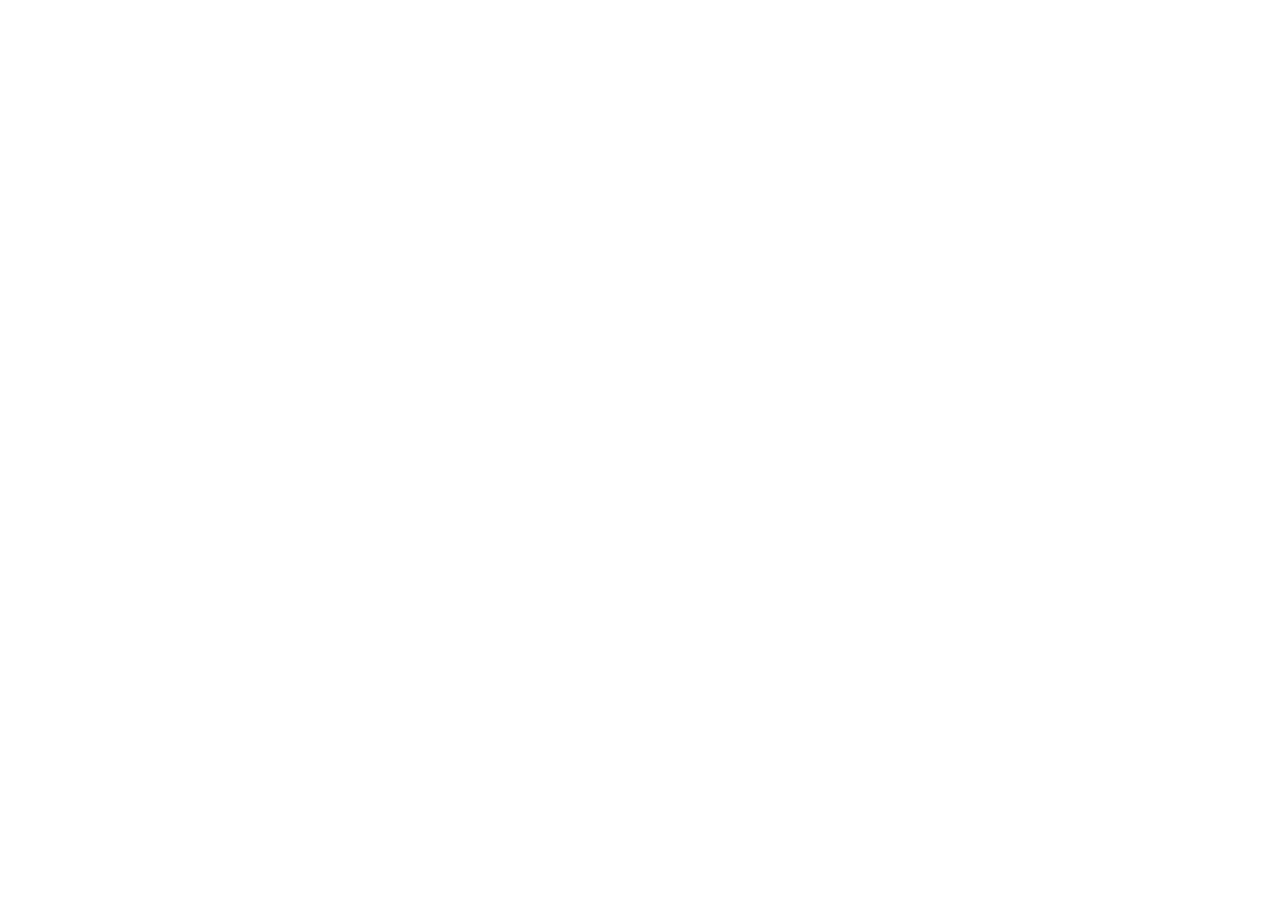
==== elec.html @ 96bcec09 "added electronic webpage" ====
<!DOCTYPE html>
<html lang="en">
<head>
    <meta charset="UTF-8">
    <meta name="viewport" content="width=device-width, initial-scale=1.0">
    <title>electronics store website</title>

</head>
<body>
    <nav class="navbar navbar-expand-lg navbar-dark bg-dark sticky-top">
        <div class="container">
            <a class="navbar-brand" href="#" onclick="switchPage('home')"
        </div>
    </nav>
    
</body>
</html>
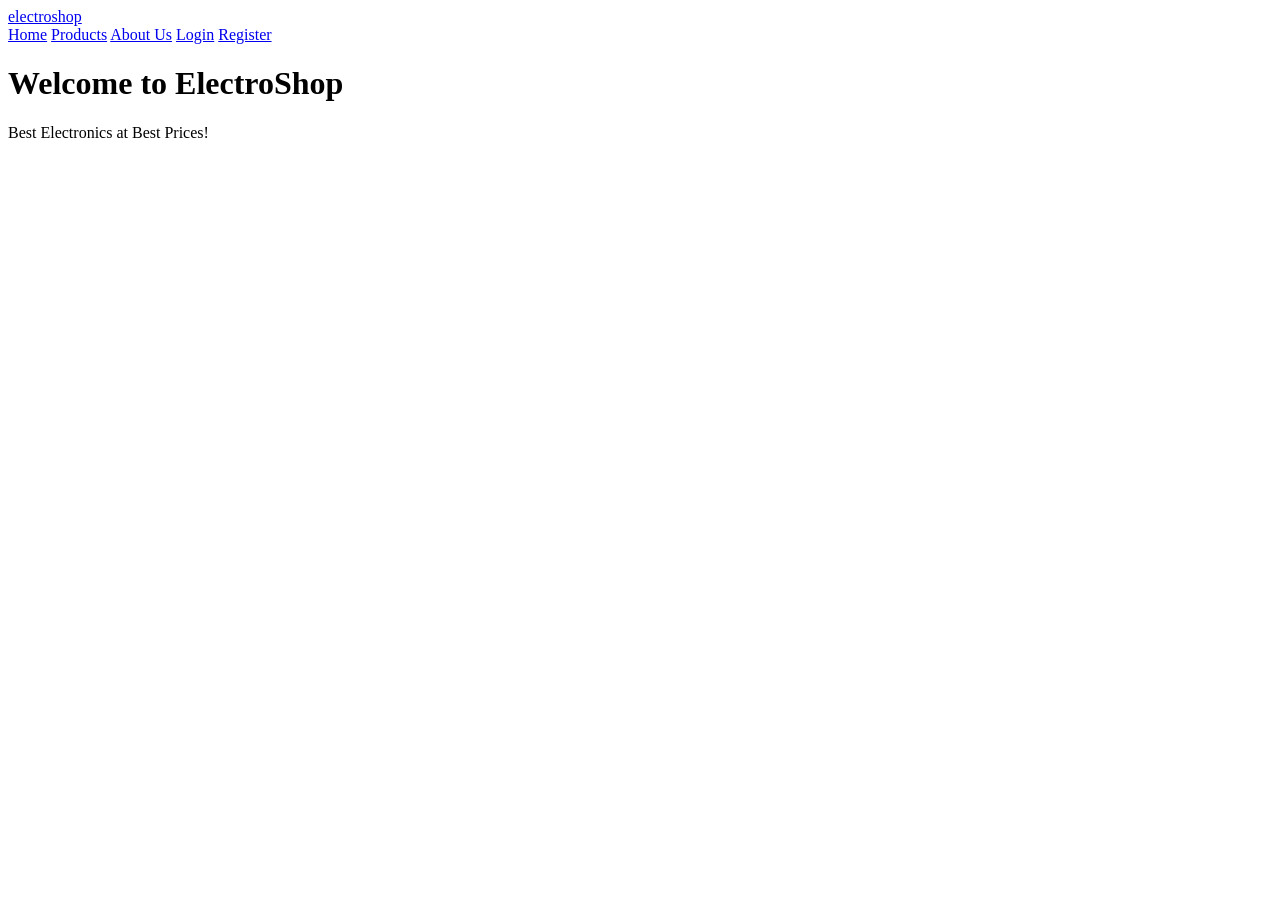
==== commit 31c7ed90: "complete to html sturcture in elctronic website for college praticls" ====
--- a/elec.html
+++ b/elec.html
@@ -1,17 +1,139 @@
 <!DOCTYPE html>
 <html lang="en">
+
 <head>
     <meta charset="UTF-8">
     <meta name="viewport" content="width=device-width, initial-scale=1.0">
     <title>electronics store website</title>
 
 </head>
+
 <body>
-    <nav class="navbar navbar-expand-lg navbar-dark bg-dark sticky-top">
-        <div class="container">
-            <a class="navbar-brand" href="#" onclick="switchPage('home')"
+    <nav class="navbar navbar-expand-lg navbar-dark bg-dark">
+        <a class="navbar-brand" href="#" onclick="switchPage('home')">electroshop</a>
+        <div class="navbar-nav">
+            <a class="nav-item nav-link" href="#" onclick="showPage('home')">Home</a>
+            <a class="nav-item nav-link" href="#" onclick="showPage('products')">Products</a>
+            <a class="nav-item nav-link" href="#" onclick="showPage('about')">About Us</a>
+            <a class="nav-item nav-link" href="#" onclick="showPage('login')">Login</a>
+            <a class="nav-item nav-link" href="#" onclick="showPage('register')">Register</a>
         </div>
     </nav>
-    
+    <div class="container mt-4">
+
+        <!-- (a) HOME PAGE -->
+        <div id="home" class="page">
+            <div class="jumbotron text-center bg-primary text-white">
+                <h1>Welcome to ElectroShop</h1>
+                <p>Best Electronics at Best Prices!</p>
+            </div>
+        </div>
+
+        <!-- (d) PRODUCTS PAGE -->
+        <div id="products" class="page" style="display:none;">
+            <h2>Our Products</h2>
+            <div class="row">
+                <div class="col-md-4">
+                    <div class="card p-3">
+                        <h5>Smartphone</h5>
+                        <p>Price: ₹15,000</p>
+                    </div>
+                </div>
+                <div class="col-md-4">
+                    <div class="card p-3">
+                        <h5>Laptop</h5>
+                        <p>Price: ₹45,000</p>
+                    </div>
+                </div>
+                <div class="col-md-4">
+                    <div class="card p-3">
+                        <h5>LED TV</h5>
+                        <p>Price: ₹25,000</p>
+                    </div>
+                </div>
+            </div>
+        </div>
+
+        <!-- (e) ABOUT US PAGE -->
+        <div id="about" class="page" style="display:none;">
+            <h2>About Us</h2>
+            <p>We provide genuine electronic items with 1-year warranty and best customer support.</p>
+        </div>
+
+        <!-- (c) LOGIN PAGE + JS Validation -->
+        <div id="login" class="page" style="display:none;">
+            <h2>Login</h2>
+            <form onsubmit="return validateLogin()">
+                <div class="form-group">
+                    <label>Email:</label>
+                    <input type="email" id="logEmail" class="form-control">
+                </div>
+                <div class="form-group">
+                    <label>Password:</label>
+                    <input type="password" id="logPass" class="form-control">
+                </div>
+                <button type="submit" class="btn btn-success">Login</button>
+            </form>
+        </div>
+
+        <!-- (b) REGISTRATION PAGE + JS Validation -->
+        <div id="register" class="page" style="display:none;">
+            <h2>Register</h2>
+            <form onsubmit="return validateRegister()">
+                <div class="form-group">
+                    <label>Full Name:</label>
+                    <input type="text" id="regName" class="form-control">
+                </div>
+                <div class="form-group">
+                    <label>Email:</label>
+                    <input type="email" id="regEmail" class="form-control">
+                </div>
+                <div class="form-group">
+                    <label>Password:</label>
+                    <input type="password" id="regPass" class="form-control">
+                </div>
+                <button type="submit" class="btn btn-primary">Register</button>
+            </form>
+        </div>
+
+    </div>
+
+    <!-- JavaScript for Page Switching & Validations -->
+    <script>
+        // Page switcher function
+        function showPage(pageId) {
+            let pages = document.getElementsByClassName('page');
+            for (let p of pages) {
+                p.style.display = 'none';
+            }
+            document.getElementById(pageId).style.display = 'block';
+        }
+
+        // Login validation
+        function validateLogin() {
+            let email = document.getElementById('logEmail').value;
+            let pass = document.getElementById('logPass').value;
+            if (email === "" || pass === "") {
+                alert("All fields must be filled out!");
+                return false;
+            }
+            alert("Login Successful!");
+            return true;
+        }
+
+        // Registration validation
+        function validateRegister() {
+            let name = document.getElementById('regName').value;
+            let email = document.getElementById('regEmail').value;
+            let pass = document.getElementById('regPass').value;
+            if (name === "" || email === "" || pass === "") {
+                alert("All fields are required!");
+                return false;
+            }
+            alert("Registration Successful!");
+            return true;
+        }
+    </script>
 </body>
+
 </html>
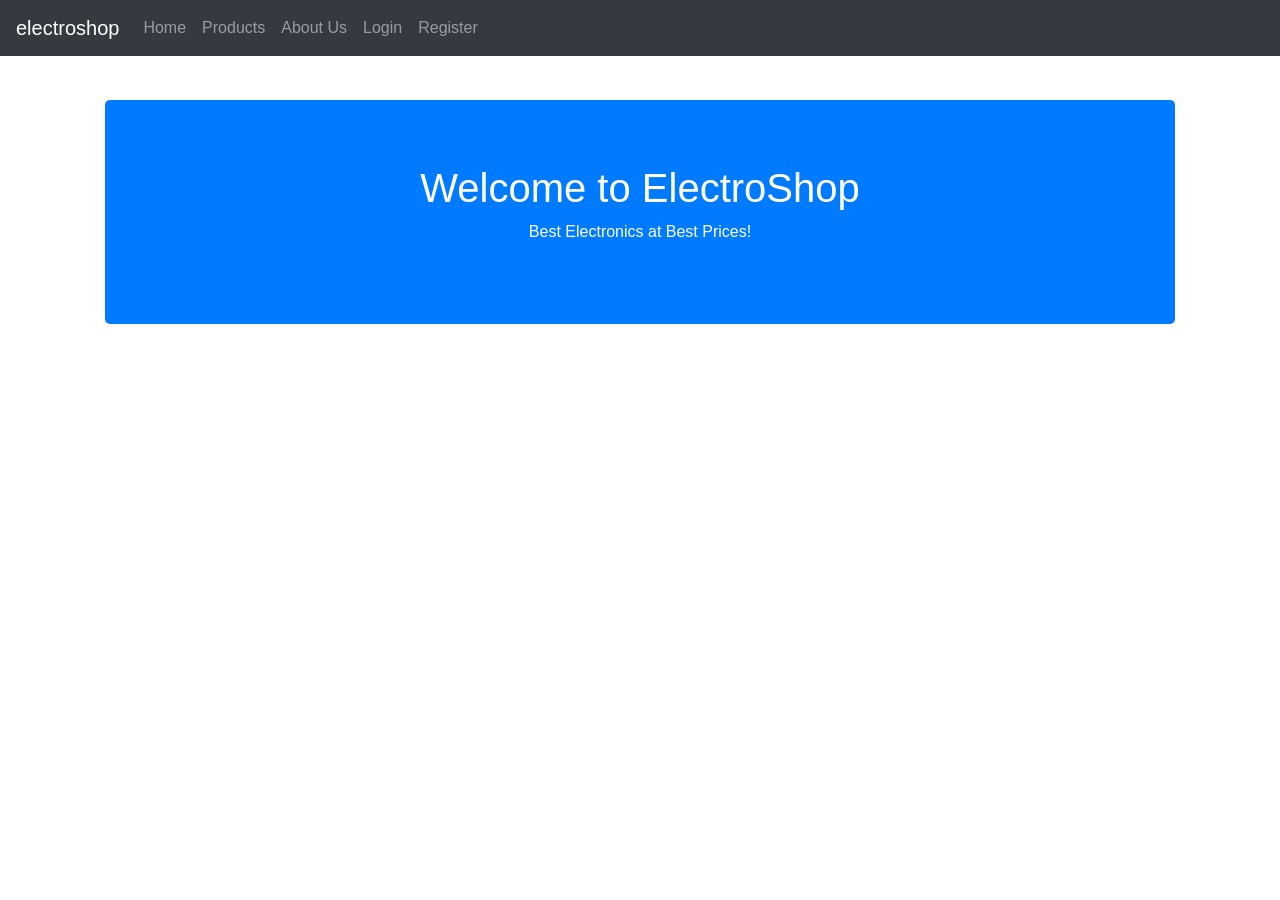
==== commit 2db2a6a7: "add disign in this website" ====
--- a/elec.html
+++ b/elec.html
@@ -5,7 +5,8 @@
     <meta charset="UTF-8">
     <meta name="viewport" content="width=device-width, initial-scale=1.0">
     <title>electronics store website</title>
-
+    <link rel="stylesheet" href="elec.css">
+    <link rel="stylesheet" href="https://maxcdn.bootstrapcdn.com/bootstrap/4.5.2/css/bootstrap.min.css">
 </head>
 
 <body>
--- a/elec.css
+++ b/elec.css
@@ -0,0 +1,22 @@
+/* Background aur Font styling */
+    body {
+        background-color: #f4f6f9;
+        font-family: Arial, sans-serif;
+    }
+
+    /* Products ke cards par hover effect */
+    .card {
+        transition: 0.3s;
+        border-radius: 8px;
+    }
+    .card:hover {
+        box-shadow: 0 4px 10px rgba(0,0,0,0.2);
+    }
+
+    /* Page container spacing */
+    .page {
+        padding: 20px;
+        background: #ffffff;
+        margin-top: 20px;
+        border-radius: 5px;
+    }
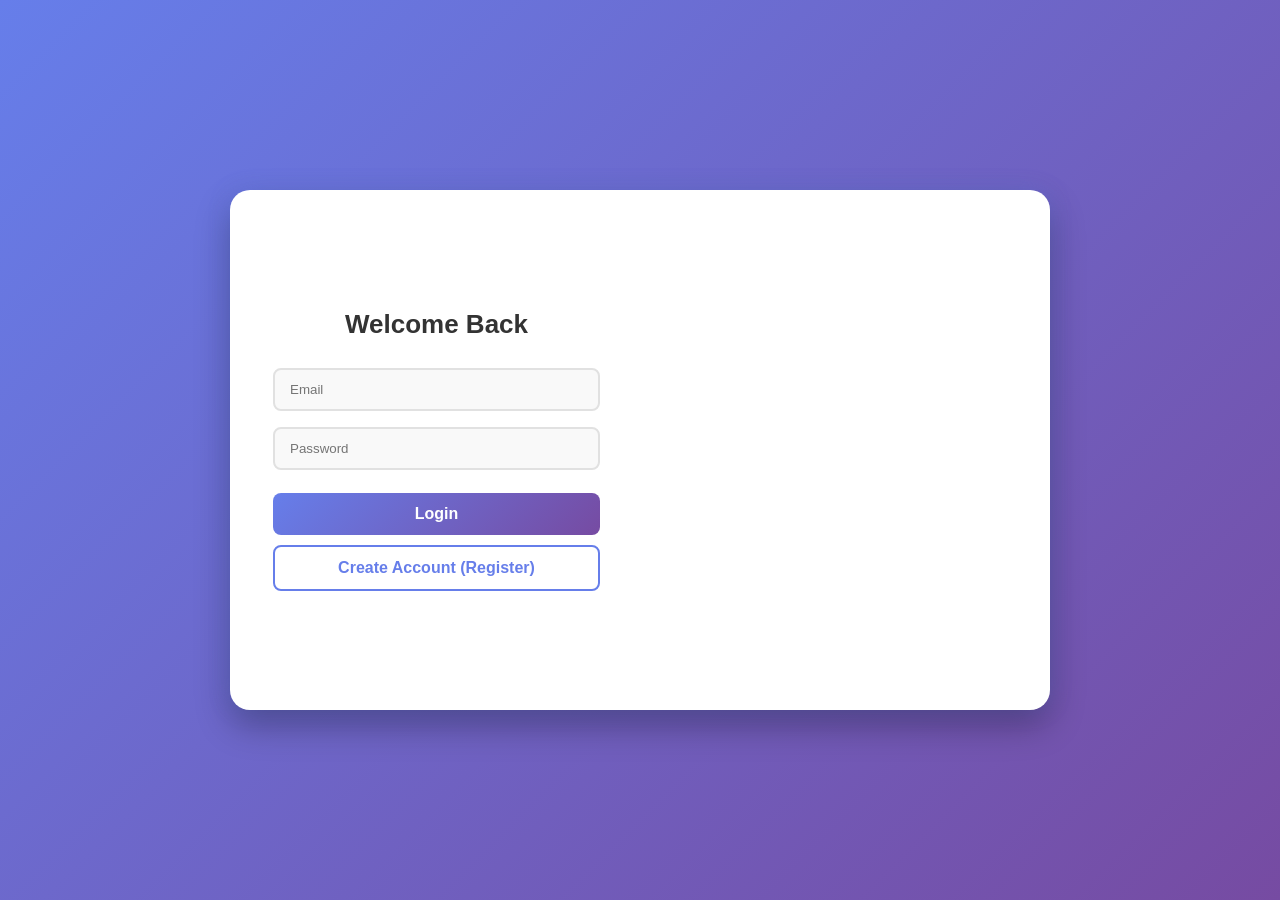
==== commit 9ceb46ec: "small websiite for college" ====
--- a/elec.html
+++ b/elec.html
@@ -1,140 +1,179 @@
 <!DOCTYPE html>
 <html lang="en">
-
 <head>
     <meta charset="UTF-8">
     <meta name="viewport" content="width=device-width, initial-scale=1.0">
-    <title>electronics store website</title>
-    <link rel="stylesheet" href="elec.css">
-    <link rel="stylesheet" href="https://maxcdn.bootstrapcdn.com/bootstrap/4.5.2/css/bootstrap.min.css">
+    <title>Animated Login & Register with Borders</title>
+    <style>
+        * {
+            margin: 0;
+            padding: 0;
+            box-sizing: border-box;
+            font-family: 'Segoe UI', Tahoma, Geneva, Verdana, sans-serif;
+        }
+
+        body {
+            display: flex;
+            justify-content: center;
+            align-items: center;
+            height: 100vh;
+            background: linear-gradient(135deg, #667eea, #764ba2);
+        }
+
+        .container {
+            position: relative;
+            width: 820px;
+            height: 520px;
+            background: #fff;
+            /* Container par sundar border aur shadow add ki gayi hai */
+            border: 3px solid rgba(255, 255, 255, 0.5);
+            box-shadow: 0 15px 35px rgba(0, 0, 0, 0.3), 
+                        0 0 20px rgba(102, 126, 234, 0.4);
+            border-radius: 20px;
+            overflow: hidden;
+        }
+
+        .form-box {
+            position: absolute;
+            top: 0;
+            left: 0;
+            width: 50%;
+            height: 100%;
+            display: flex;
+            justify-content: center;
+            align-items: center;
+            flex-direction: column;
+            padding: 40px;
+            transition: 0.6s ease-in-out;
+            background: #ffffff;
+        }
+
+        .login-box {
+            left: 0;
+            z-index: 2;
+        }
+
+        .register-box {
+            left: 50%;
+            z-index: 1;
+            opacity: 0;
+        }
+
+        /* Animation Classes */
+        .container.active .login-box {
+            transform: translateX(100%);
+            opacity: 0;
+        }
+
+        .container.active .register-box {
+            transform: translateX(-100%);
+            opacity: 1;
+            z-index: 2;
+        }
+
+        h2 {
+            margin-bottom: 20px;
+            color: #333;
+            font-size: 26px;
+        }
+
+        input {
+            width: 100%;
+            padding: 12px 15px;
+            margin: 8px 0;
+            /* Input fields par clean border */
+            border: 2px solid #e1e1e1;
+            background: #f9f9f9;
+            border-radius: 8px;
+            outline: none;
+            transition: 0.3s;
+        }
+
+        input:focus {
+            border-color: #667eea;
+            background: #fff;
+            box-shadow: 0 0 8px rgba(102, 126, 234, 0.3);
+        }
+
+        button {
+            width: 100%;
+            padding: 12px;
+            margin-top: 15px;
+            background: linear-gradient(135deg, #667eea, #764ba2);
+            border: none;
+            color: white;
+            font-size: 16px;
+            font-weight: bold;
+            border-radius: 8px;
+            cursor: pointer;
+            transition: 0.3s;
+        }
+
+        button:hover {
+            opacity: 0.9;
+            transform: translateY(-1px);
+        }
+
+        .toggle-btn {
+            background: transparent;
+            color: #667eea;
+            /* Toggle button par border add ki gayi hai */
+            border: 2px solid #667eea;
+            margin-top: 10px;
+        }
+
+        .toggle-btn:hover {
+            background: #667eea;
+            color: white;
+        }
+    </style>
 </head>
+<body>
 
-<body>
-    <nav class="navbar navbar-expand-lg navbar-dark bg-dark">
-        <a class="navbar-brand" href="#" onclick="switchPage('home')">electroshop</a>
-        <div class="navbar-nav">
-            <a class="nav-item nav-link" href="#" onclick="showPage('home')">Home</a>
-            <a class="nav-item nav-link" href="#" onclick="showPage('products')">Products</a>
-            <a class="nav-item nav-link" href="#" onclick="showPage('about')">About Us</a>
-            <a class="nav-item nav-link" href="#" onclick="showPage('login')">Login</a>
-            <a class="nav-item nav-link" href="#" onclick="showPage('register')">Register</a>
-        </div>
-    </nav>
-    <div class="container mt-4">
-
-        <!-- (a) HOME PAGE -->
-        <div id="home" class="page">
-            <div class="jumbotron text-center bg-primary text-white">
-                <h1>Welcome to ElectroShop</h1>
-                <p>Best Electronics at Best Prices!</p>
-            </div>
+    <div class="container" id="container">
+        <!-- Login Form -->
+        <div class="form-box login-box">
+            <h2>Welcome Back</h2>
+            <form onsubmit="handleLogin(event)">
+                <input type="email" placeholder="Email" required>
+                <input type="password" placeholder="Password" required>
+                <button type="submit">Login</button>
+            </form>
+            <button class="toggle-btn" onclick="toggleForm()">Create Account (Register)</button>
         </div>
 
-        <!-- (d) PRODUCTS PAGE -->
-        <div id="products" class="page" style="display:none;">
-            <h2>Our Products</h2>
-            <div class="row">
-                <div class="col-md-4">
-                    <div class="card p-3">
-                        <h5>Smartphone</h5>
-                        <p>Price: ₹15,000</p>
-                    </div>
-                </div>
-                <div class="col-md-4">
-                    <div class="card p-3">
-                        <h5>Laptop</h5>
-                        <p>Price: ₹45,000</p>
-                    </div>
-                </div>
-                <div class="col-md-4">
-                    <div class="card p-3">
-                        <h5>LED TV</h5>
-                        <p>Price: ₹25,000</p>
-                    </div>
-                </div>
-            </div>
+        <!-- Register Form -->
+        <div class="form-box register-box">
+            <h2>Create Account</h2>
+            <form onsubmit="handleRegister(event)">
+                <input type="text" placeholder="Name" required>
+                <input type="email" placeholder="Email" required>
+                <input type="tel" placeholder="Contact No" required>
+                <input type="password" placeholder="Password" required>
+                <input type="text" placeholder="City" required>
+                <button type="submit">Register</button>
+            </form>
+            <button class="toggle-btn" onclick="toggleForm()">Already have an account? Login</button>
         </div>
-
-        <!-- (e) ABOUT US PAGE -->
-        <div id="about" class="page" style="display:none;">
-            <h2>About Us</h2>
-            <p>We provide genuine electronic items with 1-year warranty and best customer support.</p>
-        </div>
-
-        <!-- (c) LOGIN PAGE + JS Validation -->
-        <div id="login" class="page" style="display:none;">
-            <h2>Login</h2>
-            <form onsubmit="return validateLogin()">
-                <div class="form-group">
-                    <label>Email:</label>
-                    <input type="email" id="logEmail" class="form-control">
-                </div>
-                <div class="form-group">
-                    <label>Password:</label>
-                    <input type="password" id="logPass" class="form-control">
-                </div>
-                <button type="submit" class="btn btn-success">Login</button>
-            </form>
-        </div>
-
-        <!-- (b) REGISTRATION PAGE + JS Validation -->
-        <div id="register" class="page" style="display:none;">
-            <h2>Register</h2>
-            <form onsubmit="return validateRegister()">
-                <div class="form-group">
-                    <label>Full Name:</label>
-                    <input type="text" id="regName" class="form-control">
-                </div>
-                <div class="form-group">
-                    <label>Email:</label>
-                    <input type="email" id="regEmail" class="form-control">
-                </div>
-                <div class="form-group">
-                    <label>Password:</label>
-                    <input type="password" id="regPass" class="form-control">
-                </div>
-                <button type="submit" class="btn btn-primary">Register</button>
-            </form>
-        </div>
-
     </div>
 
-    <!-- JavaScript for Page Switching & Validations -->
     <script>
-        // Page switcher function
-        function showPage(pageId) {
-            let pages = document.getElementsByClassName('page');
-            for (let p of pages) {
-                p.style.display = 'none';
-            }
-            document.getElementById(pageId).style.display = 'block';
+        const container = document.getElementById('container');
+
+        function toggleForm() {
+            container.classList.toggle('active');
         }
 
-        // Login validation
-        function validateLogin() {
-            let email = document.getElementById('logEmail').value;
-            let pass = document.getElementById('logPass').value;
-            if (email === "" || pass === "") {
-                alert("All fields must be filled out!");
-                return false;
-            }
-            alert("Login Successful!");
-            return true;
+        function handleRegister(event) {
+            event.preventDefault();
+            alert("Successful! Registration ho gayi hai.");
         }
 
-        // Registration validation
-        function validateRegister() {
-            let name = document.getElementById('regName').value;
-            let email = document.getElementById('regEmail').value;
-            let pass = document.getElementById('regPass').value;
-            if (name === "" || email === "" || pass === "") {
-                alert("All fields are required!");
-                return false;
-            }
-            alert("Registration Successful!");
-            return true;
+        function handleLogin(event) {
+            event.preventDefault();
+            alert("Successful! Login ho gaya hai.");
         }
     </script>
+
 </body>
-
 </html>
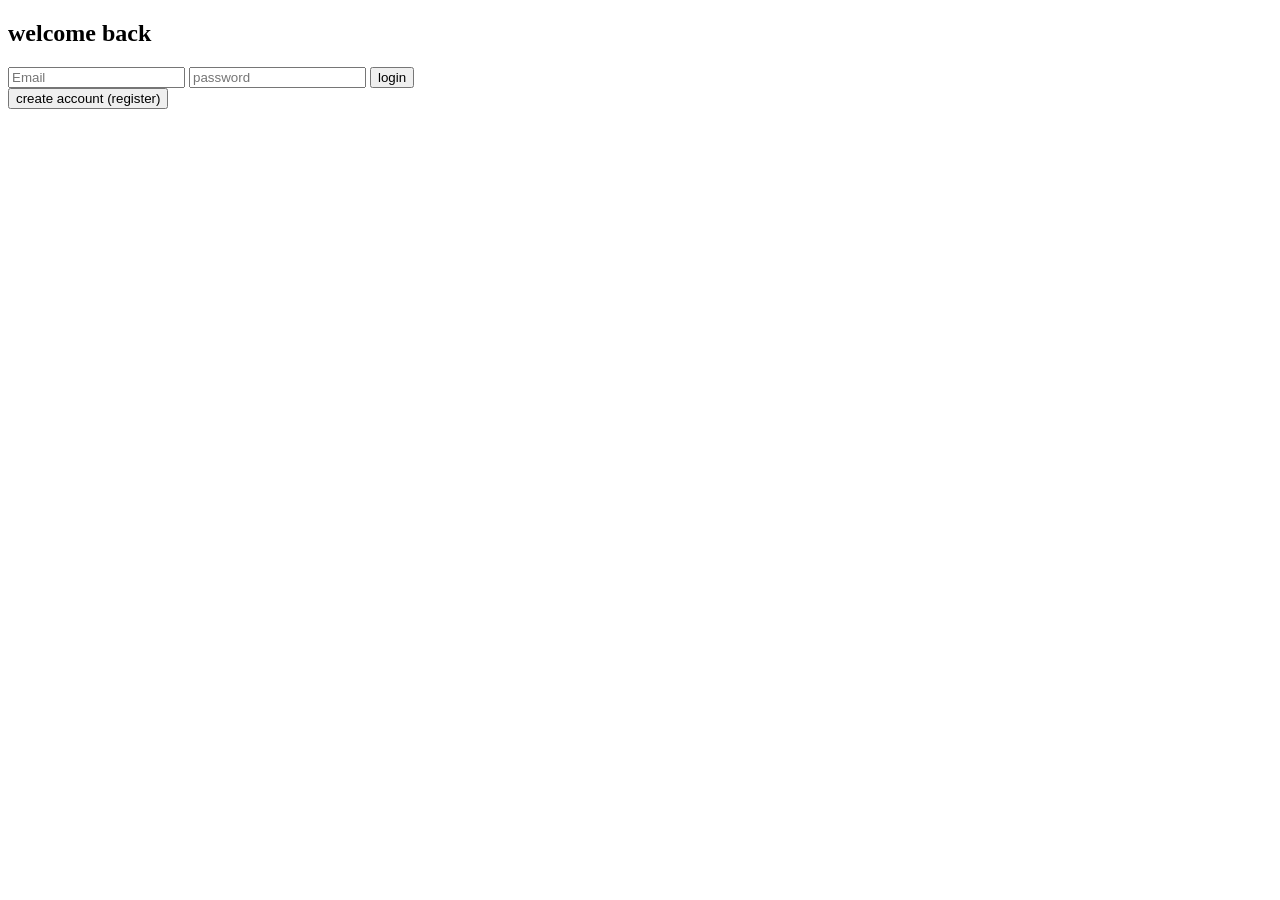
==== commit 7c4a4084: "practis to second queshion" ====
--- a/elec.html
+++ b/elec.html
@@ -1,179 +1,28 @@
 <!DOCTYPE html>
 <html lang="en">
+
 <head>
     <meta charset="UTF-8">
     <meta name="viewport" content="width=device-width, initial-scale=1.0">
-    <title>Animated Login & Register with Borders</title>
-    <style>
-        * {
-            margin: 0;
-            padding: 0;
-            box-sizing: border-box;
-            font-family: 'Segoe UI', Tahoma, Geneva, Verdana, sans-serif;
-        }
+    <title>login page</title>
+</head>
 
-        body {
-            display: flex;
-            justify-content: center;
-            align-items: center;
-            height: 100vh;
-            background: linear-gradient(135deg, #667eea, #764ba2);
-        }
+<body>
+    <div class="container" id="container">
+        <div class="form-box login-box">
+            <h2>welcome back</h2>
+            <form onsubmit="handleLogin(event)">
+                <input type="email" id="loginemail" placeholder="Email" required>
+                <input type="password" id="loginpassword" placeholder="password">
+                <button type="submit">login</button>
 
-        .container {
-            position: relative;
-            width: 820px;
-            height: 520px;
-            background: #fff;
-            /* Container par sundar border aur shadow add ki gayi hai */
-            border: 3px solid rgba(255, 255, 255, 0.5);
-            box-shadow: 0 15px 35px rgba(0, 0, 0, 0.3), 
-                        0 0 20px rgba(102, 126, 234, 0.4);
-            border-radius: 20px;
-            overflow: hidden;
-        }
-
-        .form-box {
-            position: absolute;
-            top: 0;
-            left: 0;
-            width: 50%;
-            height: 100%;
-            display: flex;
-            justify-content: center;
-            align-items: center;
-            flex-direction: column;
-            padding: 40px;
-            transition: 0.6s ease-in-out;
-            background: #ffffff;
-        }
-
-        .login-box {
-            left: 0;
-            z-index: 2;
-        }
-
-        .register-box {
-            left: 50%;
-            z-index: 1;
-            opacity: 0;
-        }
-
-        /* Animation Classes */
-        .container.active .login-box {
-            transform: translateX(100%);
-            opacity: 0;
-        }
-
-        .container.active .register-box {
-            transform: translateX(-100%);
-            opacity: 1;
-            z-index: 2;
-        }
-
-        h2 {
-            margin-bottom: 20px;
-            color: #333;
-            font-size: 26px;
-        }
-
-        input {
-            width: 100%;
-            padding: 12px 15px;
-            margin: 8px 0;
-            /* Input fields par clean border */
-            border: 2px solid #e1e1e1;
-            background: #f9f9f9;
-            border-radius: 8px;
-            outline: none;
-            transition: 0.3s;
-        }
-
-        input:focus {
-            border-color: #667eea;
-            background: #fff;
-            box-shadow: 0 0 8px rgba(102, 126, 234, 0.3);
-        }
-
-        button {
-            width: 100%;
-            padding: 12px;
-            margin-top: 15px;
-            background: linear-gradient(135deg, #667eea, #764ba2);
-            border: none;
-            color: white;
-            font-size: 16px;
-            font-weight: bold;
-            border-radius: 8px;
-            cursor: pointer;
-            transition: 0.3s;
-        }
-
-        button:hover {
-            opacity: 0.9;
-            transform: translateY(-1px);
-        }
-
-        .toggle-btn {
-            background: transparent;
-            color: #667eea;
-            /* Toggle button par border add ki gayi hai */
-            border: 2px solid #667eea;
-            margin-top: 10px;
-        }
-
-        .toggle-btn:hover {
-            background: #667eea;
-            color: white;
-        }
-    </style>
-</head>
-<body>
-
-    <div class="container" id="container">
-        <!-- Login Form -->
-        <div class="form-box login-box">
-            <h2>Welcome Back</h2>
-            <form onsubmit="handleLogin(event)">
-                <input type="email" placeholder="Email" required>
-                <input type="password" placeholder="Password" required>
-                <button type="submit">Login</button>
             </form>
-            <button class="toggle-btn" onclick="toggleForm()">Create Account (Register)</button>
-        </div>
-
-        <!-- Register Form -->
-        <div class="form-box register-box">
-            <h2>Create Account</h2>
-            <form onsubmit="handleRegister(event)">
-                <input type="text" placeholder="Name" required>
-                <input type="email" placeholder="Email" required>
-                <input type="tel" placeholder="Contact No" required>
-                <input type="password" placeholder="Password" required>
-                <input type="text" placeholder="City" required>
-                <button type="submit">Register</button>
-            </form>
-            <button class="toggle-btn" onclick="toggleForm()">Already have an account? Login</button>
+            <button class="toggle-btn" onclick="toggleForm()">create account (register)</button>
         </div>
     </div>
 
-    <script>
-        const container = document.getElementById('container');
 
-        function toggleForm() {
-            container.classList.toggle('active');
-        }
-
-        function handleRegister(event) {
-            event.preventDefault();
-            alert("Successful! Registration ho gayi hai.");
-        }
-
-        function handleLogin(event) {
-            event.preventDefault();
-            alert("Successful! Login ho gaya hai.");
-        }
-    </script>
 
 </body>
+
 </html>
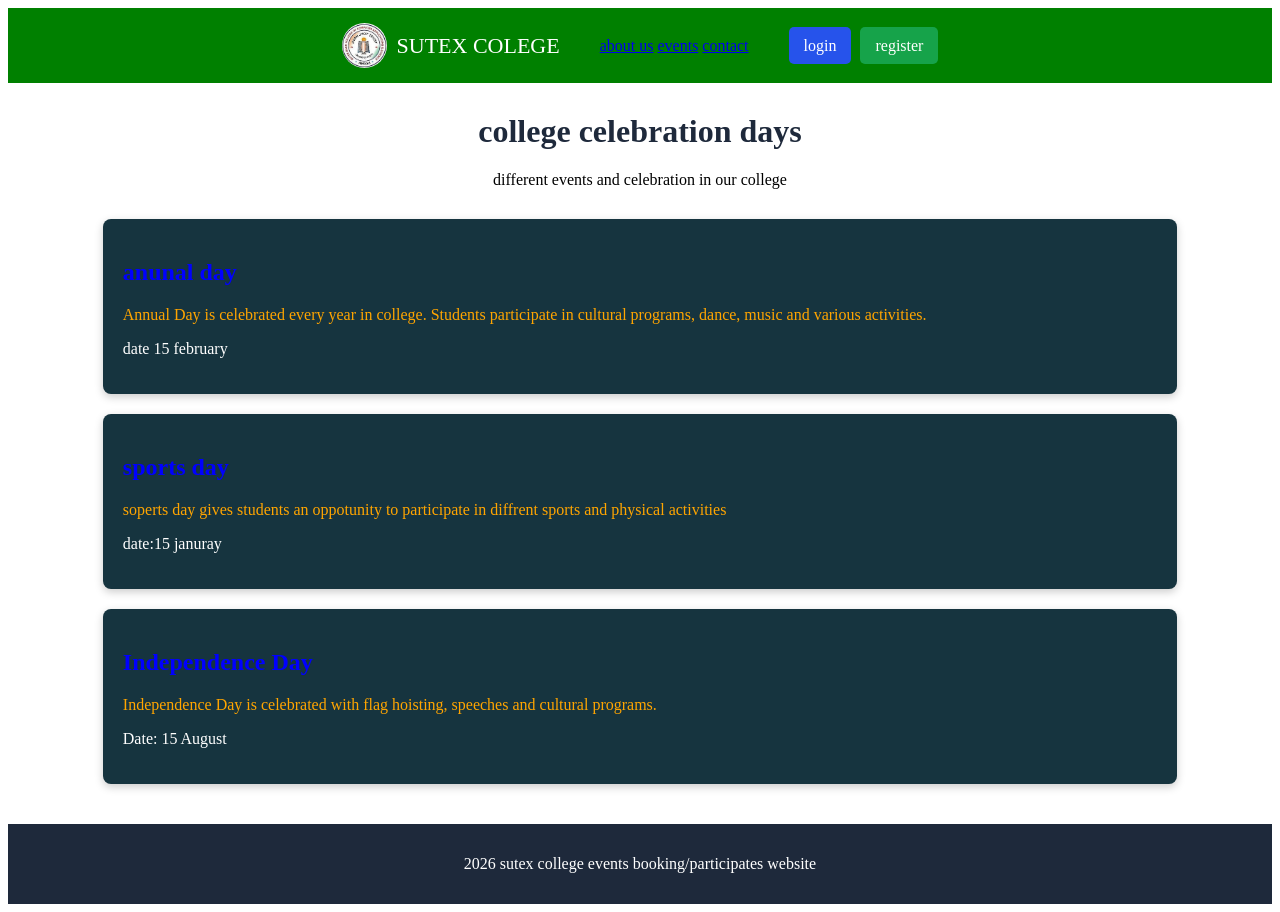
==== commit 2deddf90: "college celibration events" ====
--- a/elec.html
+++ b/elec.html
@@ -4,24 +4,67 @@
 <head>
     <meta charset="UTF-8">
     <meta name="viewport" content="width=device-width, initial-scale=1.0">
-    <title>login page</title>
+    <title>colege event website </title>
+    <link rel="stylesheet" href="elec.css">
 </head>
 
 <body>
-    <div class="container" id="container">
-        <div class="form-box login-box">
-            <h2>welcome back</h2>
-            <form onsubmit="handleLogin(event)">
-                <input type="email" id="loginemail" placeholder="Email" required>
-                <input type="password" id="loginpassword" placeholder="password">
-                <button type="submit">login</button>
+    <nav>
+        <div class="logo">
+            <img src="logo.png">
+            SUTEX COLEGE
+        </div>
+        <div class="nav-links">
+            <a href="about">about us</a>
+            <a href="about">events</a>
+            <a href="about">contact</a>
+        </div>
 
-            </form>
-            <button class="toggle-btn" onclick="toggleForm()">create account (register)</button>
+        <div class="nav-buttons">
+            <a href="login.html" class="login">login</a>
+            <a href="register.html" class="register">register</a>
+        </div>
+
+    </nav>
+
+    <div class="container">
+        <div class="heading">
+            <h1>college celebration days</h1>
+            <p>different events and celebration in our college</p>
+        </div>
+
+        <div class="events">
+            <div class="event">
+                <h2>anunal day</h2>
+                <p>
+                    Annual Day is celebrated every year in college.
+                    Students participate in cultural programs,
+                    dance, music and various activities.
+                </p>
+                <p class="date">date 15 february</p>
+            </div>
+
+            <div class="event">
+                <h2>sports day</h2>
+                <p>soperts day gives students an oppotunity to participate in diffrent sports and physical activities
+                </p>
+                <p class="date">date:15 januray</p>
+            </div>
+
+            <div class="event">
+                <h2>Independence Day</h2>
+                <p>
+                    Independence Day is celebrated with
+                    flag hoisting, speeches and cultural
+                    programs.
+                </p>
+                <p class="date">Date: 15 August</p>
+            </div>
         </div>
     </div>
-
-
+    <footer>
+        <p>2026 sutex college events booking/participates website</p>
+    </footer>
 
 </body>
 
--- a/elec.css
+++ b/elec.css
@@ -0,0 +1,118 @@
+.body {
+    margin: 0;
+    font-family: Arial;
+    background: red;
+}
+nav {
+    background-color: green;
+    min-height: 75px;
+    display: flex;
+    align-items: center;
+    justify-content: center;
+    padding: 12px 30px;
+    gap: 20px;
+    flex-wrap: wrap;
+}
+
+.logo {
+    display: flex;
+    align-items: center;
+    color: white;
+    font-size: 22px;
+    font-weight: blod;
+}
+
+.logo img {
+    display: 45px;
+    height: 45px;
+    margin-right: 10px;
+    border-radius: 50%;
+}
+
+.nav-links {
+    color: aliceblue;
+    text-decoration: none;
+    padding: 10px 15px;
+    border-radius: 5px;
+    margin-left: 5px;
+}
+
+.nav-links a:hover {
+    color: #38bdf8;
+
+}
+
+.nav-buttons a {
+    color: white;
+    text-decoration: none;
+    padding: 10px 15px;
+    border-radius: 5px;
+    margin-left: 5px;
+}
+
+.login {
+    background-color: #2653eb;
+
+}
+
+.register {
+    background-color: #16a34a;
+}
+
+@media (max-width: 700px) {
+    nav {
+        flex-direction: column;
+        padding: 15px;
+
+    }
+
+    .nav-links {
+        justify-content: center;
+    }
+}
+
+
+*{
+    box-sizing: border-box;
+}
+.container {
+    width: 85%;
+    margin: 30px auto;
+}
+.heading {
+    text-align:center;
+    margin-bottom: 30px;
+
+}
+.heading h1{
+    color:#1e293b;
+}
+.events {
+    display: grid;
+    grid-template-columns: repeat(3 1fr);
+    gap:20px;
+}
+.event {
+    background-color:rgba(22 52 63);
+    padding: 20px;
+    border-radius: 8px;
+    box-shadow:  0 3px 8.5px #ccc;
+
+}
+.event h2{
+    color:blue;
+}
+.event p{
+    color:orange;
+}
+.event .date{
+    font-weight: 1.6;
+    color:white;
+}  
+footer {
+    background-color: #1e293b;
+    color: white;
+    text-align: center;
+    padding: 15px;
+    margin-top: 40px;
+}
